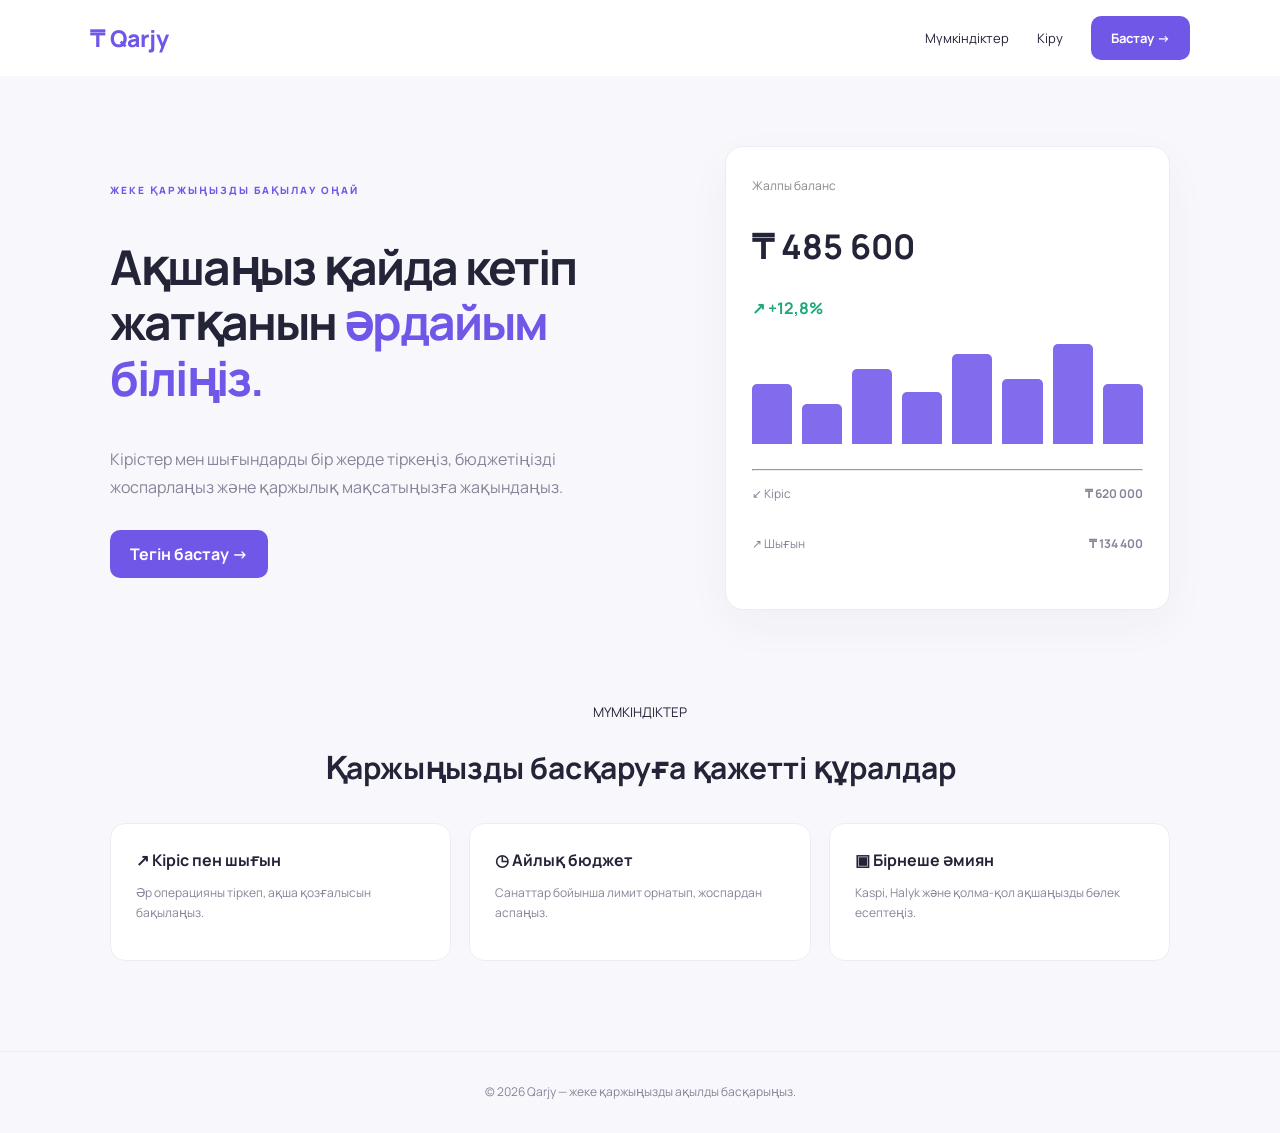
==== index.html @ 3ac0b2ce "Add files via upload" ====
<!doctype html><html lang="kk"><head><meta charset="utf-8"><meta name="viewport" content="width=device-width,initial-scale=1"><title>Qarjy</title><link rel="stylesheet" href="style.css"></head><body><header><a class="logo" href="index.html">₸ Qarjy</a><nav><a href="#features">Мүмкіндіктер</a><a href="login.html">Кіру</a><a class="btn" href="login.html">Бастау →</a></nav></header><main><section class="hero"><div><small>ЖЕКЕ ҚАРЖЫҢЫЗДЫ БАҚЫЛАУ ОҢАЙ</small><h1>Ақшаңыз қайда кетіп жатқанын <em>әрдайым біліңіз.</em></h1><p>Кірістер мен шығындарды бір жерде тіркеңіз, бюджетіңізді жоспарлаңыз және қаржылық мақсатыңызға жақындаңыз.</p><a class="btn" href="login.html">Тегін бастау →</a></div><div class="preview"><span>Жалпы баланс</span><h2>₸ 485 600</h2><b>↗ +12,8%</b><div class="bars"><i></i><i></i><i></i><i></i><i></i><i></i><i></i><i></i></div><hr><p>↙ Кіріс <strong>₸ 620 000</strong></p><p>↗ Шығын <strong>₸ 134 400</strong></p></div></section><section id="features"><small>МҮМКІНДІКТЕР</small><h2>Қаржыңызды басқаруға қажетті құралдар</h2><div class="cards"><article><b>↗ Кіріс пен шығын</b><p>Әр операцияны тіркеп, ақша қозғалысын бақылаңыз.</p></article><article><b>◷ Айлық бюджет</b><p>Санаттар бойынша лимит орнатып, жоспардан аспаңыз.</p></article><article><b>▣ Бірнеше әмиян</b><p>Kaspi, Halyk және қолма-қол ақшаңызды бөлек есептеңіз.</p></article></div></section></main><footer>© 2026 Qarjy — жеке қаржыңызды ақылды басқарыңыз.</footer></body></html>
---- style.css ----
@import url('https://fonts.googleapis.com/css2?family=Manrope:wght@400;600;700;800&display=swap');*{box-sizing:border-box}body{margin:0;background:#f8f8fc;color:#242438;font-family:Manrope,Arial,sans-serif}a{text-decoration:none;color:inherit}header{height:76px;padding:0 7%;display:flex;align-items:center;justify-content:space-between;background:white}.logo{font-weight:800;font-size:23px;color:#7157e8}nav{display:flex;align-items:center;gap:28px;font-size:13px}.btn{display:inline-block;background:#7157e8;color:white;border:0;border-radius:10px;padding:13px 20px;font-weight:700;cursor:pointer}.hero{max-width:1100px;margin:70px auto;display:grid;grid-template-columns:1.1fr .9fr;gap:70px;align-items:center;padding:0 20px}.hero small,main>small{color:#7157e8;letter-spacing:2px;font-weight:800;font-size:10px}.hero h1{font-size:48px;line-height:1.15;letter-spacing:-2px}.hero em{color:#7157e8;font-style:normal}.hero p{color:#858599;line-height:1.8;margin-bottom:28px}.preview,.authbox,.panel,.stats article{background:white;border:1px solid #ececf3;border-radius:18px;padding:26px;box-shadow:0 15px 45px #2424380a}.preview span,.stats span{font-size:12px;color:#888}.preview h2{font-size:34px}.preview b,.green{color:#20a879}.bars{height:100px;display:flex;align-items:end;gap:10px;margin:25px 0}.bars i{flex:1;border-radius:5px 5px 0 0;background:#826bed;height:var(--h,60%)}.bars i:nth-child(2){height:40%}.bars i:nth-child(3){height:75%}.bars i:nth-child(4){height:52%}.bars i:nth-child(5){height:90%}.bars i:nth-child(6){height:65%}.bars i:nth-child(7){height:100%}.preview p{display:flex;justify-content:space-between;font-size:12px}#features{max-width:1100px;margin:90px auto;padding:0 20px;text-align:center}#features h2{font-size:30px}.cards{display:grid;grid-template-columns:repeat(3,1fr);gap:18px;margin-top:35px;text-align:left}.cards article{background:white;border:1px solid #ececf3;border-radius:15px;padding:25px}.cards p,footer{color:#858599;font-size:12px;line-height:1.7}footer{text-align:center;padding:30px;border-top:1px solid #ececf3}.auth{padding:30px 7%}.authbox{max-width:440px;margin:70px auto}.tabs{display:flex;gap:10px;margin-bottom:25px}.tabs button{flex:1;padding:12px;border:0;border-radius:9px;background:#f2f0fc;color:#777;cursor:pointer}.tabs .active{background:#7157e8;color:white}label{display:block;font-size:12px;font-weight:700;margin:15px 0}input,select{display:block;width:100%;padding:13px;border:1px solid #e5e4ed;border-radius:9px;margin-top:7px;font:inherit}.authbox .btn,.modalbox .btn{width:100%;margin-top:10px}.hide{display:none!important}.dash aside{position:fixed;inset:0 auto 0 0;width:210px;background:white;border-right:1px solid #ececf3;padding:25px;display:flex;flex-direction:column;gap:20px}.dash aside p{font-size:10px;color:#aaa;margin-top:35px}.dash aside>a:not(.logo){font-size:13px;color:#777;padding:12px;border-radius:9px}.dash aside .selected{background:#f0edff;color:#7157e8!important}.dash aside button{margin-top:auto;border:0;background:white;text-align:left;color:#888;cursor:pointer}.board{margin-left:210px;padding:35px 4%;max-width:1400px}.board h1{margin:8px 0}.board>p{color:#888;font-size:13px}.stats{display:grid;grid-template-columns:repeat(3,1fr);gap:15px;margin:25px 0}.stats h2{font-size:23px}.red{color:#e66a78}.columns{display:grid;grid-template-columns:1.4fr 1fr;gap:15px;margin-bottom:16px}.panel h3{margin:0 0 5px}.panel p{font-size:12px;color:#888}.heading{display:flex;justify-content:space-between;align-items:center;margin-bottom:20px}.heading p{margin:5px 0}.heading .btn{padding:10px 14px}.row{display:flex;justify-content:space-between;padding:13px 0;border-top:1px solid #eee;font-size:12px}.track{height:9px;background:#eee;border-radius:20px;overflow:hidden}.track div{height:100%;background:#7157e8;width:0}.wallets{display:grid;grid-template-columns:repeat(3,1fr);gap:12px}.wallets div{padding:16px;border:1px solid #eee;border-radius:10px;color:#888;font-size:12px}.wallets strong{display:block;color:#242438;margin-top:10px;font-size:17px}.modal{position:fixed;inset:0;background:#17152b99;display:grid;place-items:center;padding:20px}.modalbox{position:relative;background:white;border-radius:17px;padding:28px;width:min(420px,100%);max-height:90vh;overflow:auto}.close{position:absolute;right:15px;top:10px;border:0;background:none;font-size:25px;cursor:pointer}@media(max-width:750px){.hero{grid-template-columns:1fr;margin:40px auto;gap:30px}.hero h1{font-size:38px}.cards,.stats,.columns{grid-template-columns:1fr}header{padding:0 5%}nav{gap:12px;font-size:11px}.dash aside{position:static;width:100%;height:auto;display:block;padding:15px}.dash aside p,.dash aside>a:not(.logo),.dash aside button{display:none}.board{margin:0;padding:25px 15px}.wallets{grid-template-columns:1fr}.authbox{margin:40px auto}}
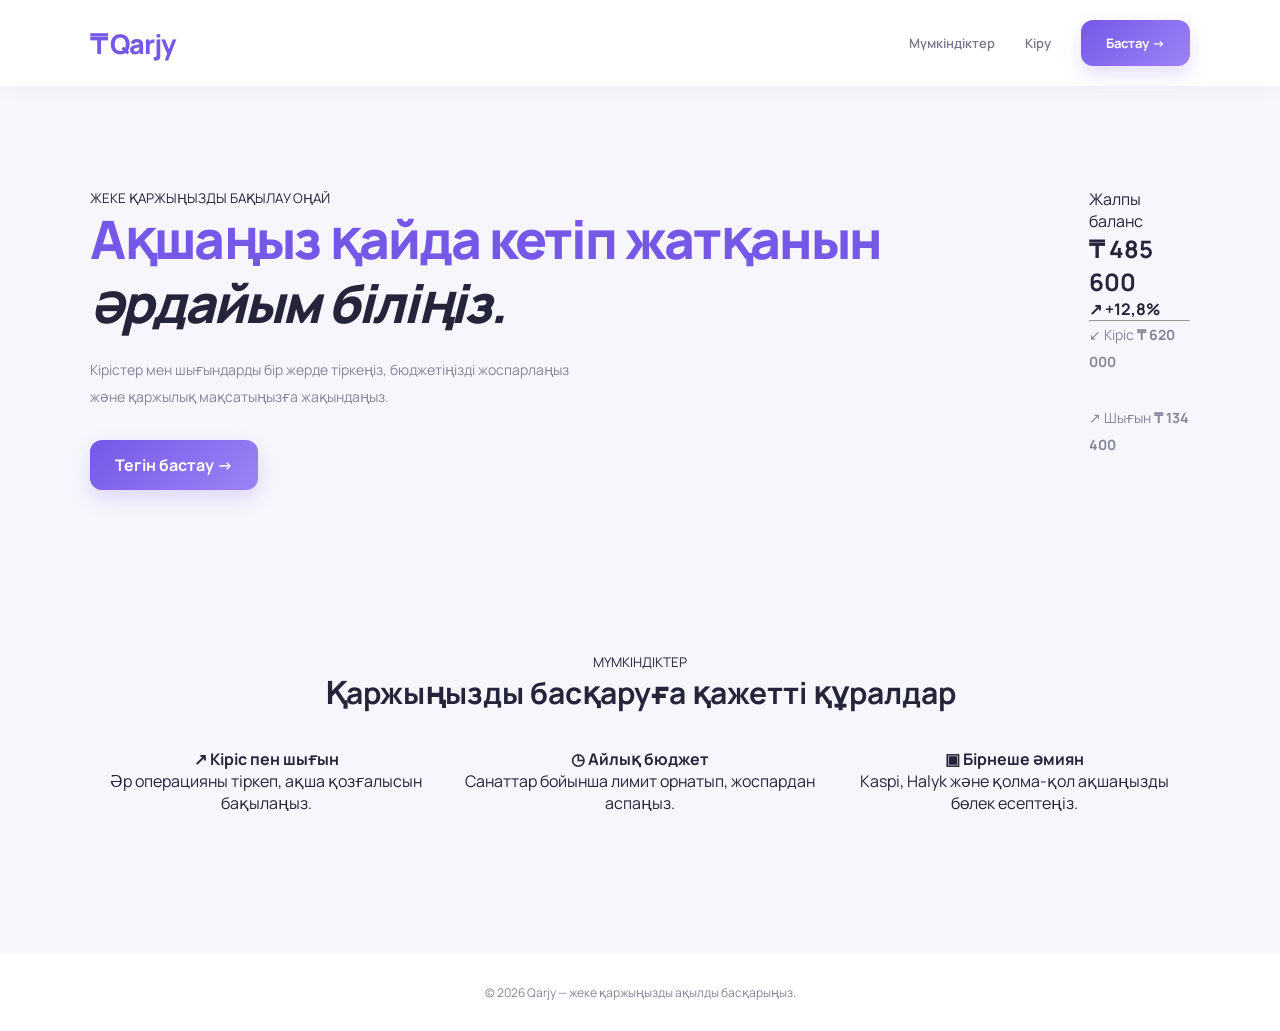
==== commit 27757ae8: "Add versioning to stylesheet link in index.html Updated stylesheet link to include versioning." ====
--- a/index.html
+++ b/index.html
@@ -1 +1 @@
-<!doctype html><html lang="kk"><head><meta charset="utf-8"><meta name="viewport" content="width=device-width,initial-scale=1"><title>Qarjy</title><link rel="stylesheet" href="style.css"></head><body><header><a class="logo" href="index.html">₸ Qarjy</a><nav><a href="#features">Мүмкіндіктер</a><a href="login.html">Кіру</a><a class="btn" href="login.html">Бастау →</a></nav></header><main><section class="hero"><div><small>ЖЕКЕ ҚАРЖЫҢЫЗДЫ БАҚЫЛАУ ОҢАЙ</small><h1>Ақшаңыз қайда кетіп жатқанын <em>әрдайым біліңіз.</em></h1><p>Кірістер мен шығындарды бір жерде тіркеңіз, бюджетіңізді жоспарлаңыз және қаржылық мақсатыңызға жақындаңыз.</p><a class="btn" href="login.html">Тегін бастау →</a></div><div class="preview"><span>Жалпы баланс</span><h2>₸ 485 600</h2><b>↗ +12,8%</b><div class="bars"><i></i><i></i><i></i><i></i><i></i><i></i><i></i><i></i></div><hr><p>↙ Кіріс <strong>₸ 620 000</strong></p><p>↗ Шығын <strong>₸ 134 400</strong></p></div></section><section id="features"><small>МҮМКІНДІКТЕР</small><h2>Қаржыңызды басқаруға қажетті құралдар</h2><div class="cards"><article><b>↗ Кіріс пен шығын</b><p>Әр операцияны тіркеп, ақша қозғалысын бақылаңыз.</p></article><article><b>◷ Айлық бюджет</b><p>Санаттар бойынша лимит орнатып, жоспардан аспаңыз.</p></article><article><b>▣ Бірнеше әмиян</b><p>Kaspi, Halyk және қолма-қол ақшаңызды бөлек есептеңіз.</p></article></div></section></main><footer>© 2026 Qarjy — жеке қаржыңызды ақылды басқарыңыз.</footer></body></html>+<!doctype html><html lang="kk"><head><meta charset="utf-8"><meta name="viewport" content="width=device-width,initial-scale=1"><title>Qarjy</title><link rel="stylesheet" href="style.css?v=2"></head><body><header><a class="logo" href="index.html">₸ Qarjy</a><nav><a href="#features">Мүмкіндіктер</a><a href="login.html">Кіру</a><a class="btn" href="login.html">Бастау →</a></nav></header><main><section class="hero"><div><small>ЖЕКЕ ҚАРЖЫҢЫЗДЫ БАҚЫЛАУ ОҢАЙ</small><h1>Ақшаңыз қайда кетіп жатқанын <em>әрдайым біліңіз.</em></h1><p>Кірістер мен шығындарды бір жерде тіркеңіз, бюджетіңізді жоспарлаңыз және қаржылық мақсатыңызға жақындаңыз.</p><a class="btn" href="login.html">Тегін бастау →</a></div><div class="preview"><span>Жалпы баланс</span><h2>₸ 485 600</h2><b>↗ +12,8%</b><div class="bars"><i></i><i></i><i></i><i></i><i></i><i></i><i></i><i></i></div><hr><p>↙ Кіріс <strong>₸ 620 000</strong></p><p>↗ Шығын <strong>₸ 134 400</strong></p></div></section><section id="features"><small>МҮМКІНДІКТЕР</small><h2>Қаржыңызды басқаруға қажетті құралдар</h2><div class="cards"><article><b>↗ Кіріс пен шығын</b><p>Әр операцияны тіркеп, ақша қозғалысын бақылаңыз.</p></article><article><b>◷ Айлық бюджет</b><p>Санаттар бойынша лимит орнатып, жоспардан аспаңыз.</p></article><article><b>▣ Бірнеше әмиян</b><p>Kaspi, Halyk және қолма-қол ақшаңызды бөлек есептеңіз.</p></article></div></section></main><footer>© 2026 Qarjy — жеке қаржыңызды ақылды басқарыңыз.</footer></body></html>
--- a/style.css
+++ b/style.css
@@ -1 +1,393 @@
-@import url('https://fonts.googleapis.com/css2?family=Manrope:wght@400;600;700;800&display=swap');*{box-sizing:border-box}body{margin:0;background:#f8f8fc;color:#242438;font-family:Manrope,Arial,sans-serif}a{text-decoration:none;color:inherit}header{height:76px;padding:0 7%;display:flex;align-items:center;justify-content:space-between;background:white}.logo{font-weight:800;font-size:23px;color:#7157e8}nav{display:flex;align-items:center;gap:28px;font-size:13px}.btn{display:inline-block;background:#7157e8;color:white;border:0;border-radius:10px;padding:13px 20px;font-weight:700;cursor:pointer}.hero{max-width:1100px;margin:70px auto;display:grid;grid-template-columns:1.1fr .9fr;gap:70px;align-items:center;padding:0 20px}.hero small,main>small{color:#7157e8;letter-spacing:2px;font-weight:800;font-size:10px}.hero h1{font-size:48px;line-height:1.15;letter-spacing:-2px}.hero em{color:#7157e8;font-style:normal}.hero p{color:#858599;line-height:1.8;margin-bottom:28px}.preview,.authbox,.panel,.stats article{background:white;border:1px solid #ececf3;border-radius:18px;padding:26px;box-shadow:0 15px 45px #2424380a}.preview span,.stats span{font-size:12px;color:#888}.preview h2{font-size:34px}.preview b,.green{color:#20a879}.bars{height:100px;display:flex;align-items:end;gap:10px;margin:25px 0}.bars i{flex:1;border-radius:5px 5px 0 0;background:#826bed;height:var(--h,60%)}.bars i:nth-child(2){height:40%}.bars i:nth-child(3){height:75%}.bars i:nth-child(4){height:52%}.bars i:nth-child(5){height:90%}.bars i:nth-child(6){height:65%}.bars i:nth-child(7){height:100%}.preview p{display:flex;justify-content:space-between;font-size:12px}#features{max-width:1100px;margin:90px auto;padding:0 20px;text-align:center}#features h2{font-size:30px}.cards{display:grid;grid-template-columns:repeat(3,1fr);gap:18px;margin-top:35px;text-align:left}.cards article{background:white;border:1px solid #ececf3;border-radius:15px;padding:25px}.cards p,footer{color:#858599;font-size:12px;line-height:1.7}footer{text-align:center;padding:30px;border-top:1px solid #ececf3}.auth{padding:30px 7%}.authbox{max-width:440px;margin:70px auto}.tabs{display:flex;gap:10px;margin-bottom:25px}.tabs button{flex:1;padding:12px;border:0;border-radius:9px;background:#f2f0fc;color:#777;cursor:pointer}.tabs .active{background:#7157e8;color:white}label{display:block;font-size:12px;font-weight:700;margin:15px 0}input,select{display:block;width:100%;padding:13px;border:1px solid #e5e4ed;border-radius:9px;margin-top:7px;font:inherit}.authbox .btn,.modalbox .btn{width:100%;margin-top:10px}.hide{display:none!important}.dash aside{position:fixed;inset:0 auto 0 0;width:210px;background:white;border-right:1px solid #ececf3;padding:25px;display:flex;flex-direction:column;gap:20px}.dash aside p{font-size:10px;color:#aaa;margin-top:35px}.dash aside>a:not(.logo){font-size:13px;color:#777;padding:12px;border-radius:9px}.dash aside .selected{background:#f0edff;color:#7157e8!important}.dash aside button{margin-top:auto;border:0;background:white;text-align:left;color:#888;cursor:pointer}.board{margin-left:210px;padding:35px 4%;max-width:1400px}.board h1{margin:8px 0}.board>p{color:#888;font-size:13px}.stats{display:grid;grid-template-columns:repeat(3,1fr);gap:15px;margin:25px 0}.stats h2{font-size:23px}.red{color:#e66a78}.columns{display:grid;grid-template-columns:1.4fr 1fr;gap:15px;margin-bottom:16px}.panel h3{margin:0 0 5px}.panel p{font-size:12px;color:#888}.heading{display:flex;justify-content:space-between;align-items:center;margin-bottom:20px}.heading p{margin:5px 0}.heading .btn{padding:10px 14px}.row{display:flex;justify-content:space-between;padding:13px 0;border-top:1px solid #eee;font-size:12px}.track{height:9px;background:#eee;border-radius:20px;overflow:hidden}.track div{height:100%;background:#7157e8;width:0}.wallets{display:grid;grid-template-columns:repeat(3,1fr);gap:12px}.wallets div{padding:16px;border:1px solid #eee;border-radius:10px;color:#888;font-size:12px}.wallets strong{display:block;color:#242438;margin-top:10px;font-size:17px}.modal{position:fixed;inset:0;background:#17152b99;display:grid;place-items:center;padding:20px}.modalbox{position:relative;background:white;border-radius:17px;padding:28px;width:min(420px,100%);max-height:90vh;overflow:auto}.close{position:absolute;right:15px;top:10px;border:0;background:none;font-size:25px;cursor:pointer}@media(max-width:750px){.hero{grid-template-columns:1fr;margin:40px auto;gap:30px}.hero h1{font-size:38px}.cards,.stats,.columns{grid-template-columns:1fr}header{padding:0 5%}nav{gap:12px;font-size:11px}.dash aside{position:static;width:100%;height:auto;display:block;padding:15px}.dash aside p,.dash aside>a:not(.logo),.dash aside button{display:none}.board{margin:0;padding:25px 15px}.wallets{grid-template-columns:1fr}.authbox{margin:40px auto}}+
+@import url('https://fonts.googleapis.com/css2?family=Manrope:wght@400;500;600;700;800&display=swap');
+
+:root {
+    --purple: #7658e8;
+    --purple-light: #eeeaff;
+    --dark: #25243a;
+    --gray: #858599;
+    --bg: #f7f6fc;
+    --green: #20ad82;
+    --red: #e66b7b;
+}
+
+* {
+    margin: 0;
+    padding: 0;
+    box-sizing: border-box;
+}
+
+body {
+    font-family: 'Manrope', sans-serif;
+    background: var(--bg);
+    color: var(--dark);
+}
+
+/* HEADER */
+
+header {
+    background: white;
+    padding: 20px 7%;
+    display: flex;
+    align-items: center;
+    justify-content: space-between;
+    box-shadow: 0 3px 20px #27204408;
+}
+
+.logo {
+    color: var(--purple);
+    font-size: 27px;
+    font-weight: 800;
+    text-decoration: none;
+    letter-spacing: -1px;
+}
+
+nav {
+    display: flex;
+    align-items: center;
+    gap: 30px;
+}
+
+nav a {
+    color: #77768a;
+    font-size: 13px;
+    font-weight: 600;
+    text-decoration: none;
+    transition: .3s;
+}
+
+nav a:hover {
+    color: var(--purple);
+}
+
+/* BUTTONS */
+
+.btn {
+    display: inline-block;
+    background: linear-gradient(135deg, #7658e8, #9b83f5);
+    color: white;
+    padding: 14px 25px;
+    border: none;
+    border-radius: 12px;
+    font-family: inherit;
+    font-weight: 700;
+    cursor: pointer;
+    text-decoration: none;
+    transition: .3s;
+    box-shadow: 0 8px 20px #7658e833;
+}
+
+.btn:hover {
+    transform: translateY(-3px);
+    box-shadow: 0 12px 25px #7658e844;
+}
+
+/* HERO */
+
+.hero {
+    max-width: 1150px;
+    margin: auto;
+    padding: 100px 25px;
+    display: flex;
+    align-items: center;
+    justify-content: space-between;
+    gap: 55px;
+}
+
+.hero h1 {
+    font-size: clamp(34px, 5vw, 53px);
+    line-height: 1.2;
+    font-weight: 800;
+    letter-spacing: -2px;
+    color: var(--dark);
+    margin-bottom: 22px;
+}
+
+.hero h1::first-line {
+    color: var(--purple);
+}
+
+.hero p {
+    color: var(--gray);
+    line-height: 1.9;
+    font-size: 14px;
+    margin-bottom: 30px;
+    max-width: 480px;
+}
+
+.hero-card {
+    background: linear-gradient(135deg, #7155e6, #a18cf5);
+    color: white;
+    padding: 38px;
+    border-radius: 25px;
+    min-width: 300px;
+    box-shadow: 0 25px 55px #7658e844;
+    position: relative;
+    overflow: hidden;
+}
+
+.hero-card h3 {
+    font-size: 14px;
+    font-weight: 500;
+    opacity: .85;
+}
+
+.hero-card h1 {
+    color: white;
+    font-size: 35px;
+    margin: 25px 0;
+}
+
+.hero-card p {
+    color: white;
+    margin: 0;
+}
+
+/* FEATURES */
+
+#features {
+    max-width: 1150px;
+    margin: auto;
+    padding: 60px 25px 90px;
+    text-align: center;
+}
+
+#features h2 {
+    font-size: 30px;
+    margin-bottom: 35px;
+}
+
+.cards {
+    display: grid;
+    grid-template-columns: repeat(3, 1fr);
+    gap: 22px;
+    margin-top: 30px;
+}
+
+.card {
+    background: white;
+    padding: 28px;
+    border: 1px solid #efedf6;
+    border-radius: 20px;
+    box-shadow: 0 8px 30px #29204408;
+    transition: .3s;
+}
+
+.card:hover {
+    transform: translateY(-5px);
+    box-shadow: 0 15px 35px #7658e81a;
+}
+
+.card h3 {
+    font-size: 17px;
+    margin-bottom: 14px;
+}
+
+.card p {
+    color: var(--gray);
+    font-size: 13px;
+    line-height: 1.8;
+}
+
+/* LOGIN PAGE */
+
+.auth,
+body:has(.login-box) {
+    background: linear-gradient(135deg, #f2efff, #faf9ff);
+    min-height: 100vh;
+}
+
+.login-box {
+    background: white;
+    max-width: 440px;
+    margin: 65px auto;
+    padding: 38px;
+    border-radius: 24px;
+    box-shadow: 0 20px 65px #30205c15;
+}
+
+.login-box h2 {
+    font-size: 26px;
+    margin-bottom: 12px;
+}
+
+.tabs {
+    display: flex;
+    gap: 10px;
+    margin: 25px 0;
+}
+
+.tabs button {
+    flex: 1;
+    padding: 13px;
+    background: var(--purple-light);
+    color: var(--purple);
+    border: none;
+    border-radius: 10px;
+    font-weight: 700;
+    cursor: pointer;
+}
+
+.tabs button:hover {
+    background: var(--purple);
+    color: white;
+}
+
+input, select {
+    width: 100%;
+    padding: 14px;
+    margin: 10px 0;
+    border: 1px solid #e9e7f0;
+    border-radius: 11px;
+    font-family: inherit;
+    font-size: 13px;
+    outline: none;
+    background: #fcfbff;
+}
+
+input:focus, select:focus {
+    border-color: var(--purple);
+    box-shadow: 0 0 0 3px #7658e817;
+}
+
+.login-box .btn {
+    width: 100%;
+    margin-top: 15px;
+}
+
+.hidden {
+    display: none !important;
+}
+
+/* DASHBOARD */
+
+.dashboard {
+    max-width: 1150px;
+    margin: 40px auto;
+    padding: 20px;
+}
+
+.dashboard > h1 {
+    font-size: 30px;
+    margin-bottom: 8px;
+}
+
+.dashboard > p {
+    color: var(--gray);
+    margin-bottom: 25px;
+}
+
+.dashboard .cards {
+    margin-bottom: 25px;
+}
+
+.dashboard .cards .card:first-child {
+    background: linear-gradient(135deg, #7658e8, #9b83f5);
+    color: white;
+}
+
+.dashboard .cards .card:first-child h3 {
+    color: #eeeaff;
+}
+
+.dashboard .cards .card h2 {
+    font-size: 25px;
+}
+
+.dashboard .card {
+    margin-bottom: 20px;
+}
+
+.dashboard .card h2 {
+    margin-bottom: 15px;
+}
+
+/* TRANSACTIONS */
+
+#transactions p {
+    padding: 13px;
+    border-bottom: 1px solid #f0eef6;
+    font-size: 13px;
+    color: var(--dark);
+}
+
+/* BUDGET */
+
+progress {
+    width: 100%;
+    height: 12px;
+    border: none;
+    border-radius: 20px;
+    overflow: hidden;
+    accent-color: var(--purple);
+}
+
+progress::-webkit-progress-bar {
+    background: #eeeaf8;
+    border-radius: 20px;
+}
+
+progress::-webkit-progress-value {
+    background: linear-gradient(90deg, #7658e8, #a18cf5);
+    border-radius: 20px;
+}
+
+/* FOOTER */
+
+footer {
+    text-align: center;
+    padding: 30px;
+    color: var(--gray);
+    font-size: 12px;
+    background: white;
+    margin-top: 50px;
+}
+
+/* RESPONSIVE DESIGN */
+
+@media(max-width: 750px) {
+
+    header {
+        padding: 17px 5%;
+    }
+
+    nav {
+        gap: 12px;
+    }
+
+    nav a {
+        font-size: 11px;
+    }
+
+    .hero {
+        flex-direction: column;
+        align-items: stretch;
+        padding: 55px 7%;
+        gap: 35px;
+    }
+
+    .hero h1 {
+        font-size: 35px;
+    }
+
+    .hero-card {
+        min-width: 0;
+    }
+
+    .cards {
+        grid-template-columns: 1fr;
+    }
+
+    .login-box {
+        margin: 40px 18px;
+        padding: 25px;
+    }
+
+    .dashboard {
+        padding: 15px;
+    }
+
+    .dashboard > h1 {
+        font-size: 24px;
+    }
+}
